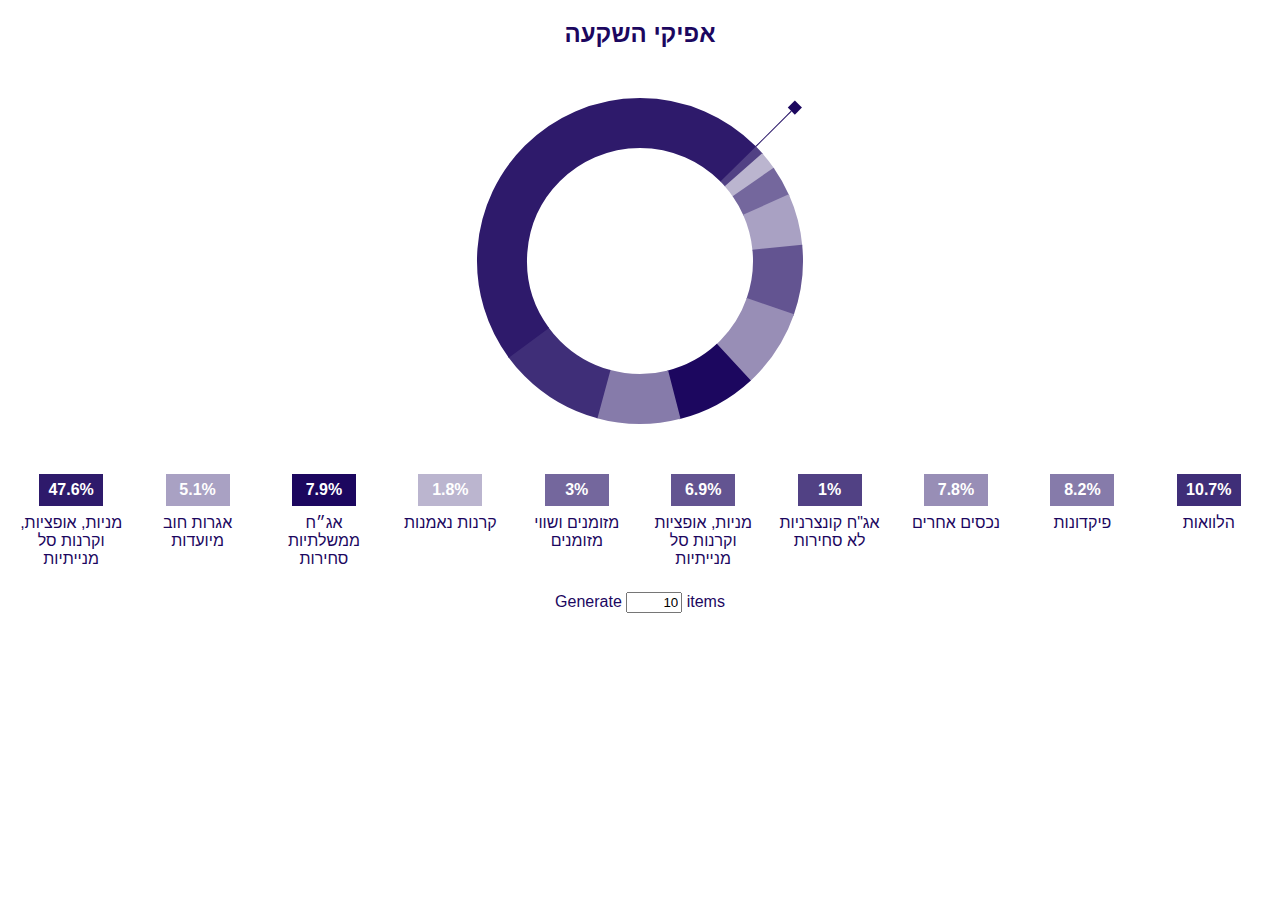
==== pie/index.html @ 23579d61 "Исправлены баги отображения, добавил маркер" ====
<!DOCTYPE html>
<html>
<head>
	<meta charset="utf-8">
	<title>PIE chart</title>
	<script src="../jquery-3.4.1.slim.min.js"></script>
	<script >
		function createPIE() {
			const PIE_SELECTOR = '.diagram',
				ITEM_SELECTOR = '.data-list>div', // selectors below must be inside this element
				VALUE_SELECTOR = 'dt', //background-color and content from this elements uses for diagram
				DESCRIPTION_SELECTOR = 'dd'

			const sectors=[], container=$(PIE_SELECTOR).empty(),
			 svg=$('<svg><g class="pie-pointer">').appendTo(container),
			 pointer=$('g', svg).html('<rect class="pie-line"/><rect class="pie-marker"/>'),
			 angle=svg[0].createSVGAngle();
			angle.valueAsString=container.css('--turn');
			let sum=0, start0=0;
			$('circle', svg).remove();
			$(ITEM_SELECTOR).each((i,el)=>{
				let val=parseFloat($(VALUE_SELECTOR, el).text())/100;
				sum+=val;
				sectors.push({
					val: val,
					text: $(DESCRIPTION_SELECTOR, el).html(),
					el: el,
					color: $(VALUE_SELECTOR, el).css('background-color')
				})
			});
			sectors.sort((a,b)=>a.val-b.val)
			.forEach((item,i)=>{
				item.val/=sum;
				const {val, text, el, color} = item, start=start0, isLast = i+1==sectors.length;
				const title=$('<div class="pie-title">').hide().html(text).appendTo(container);
				const sector=$('circle', '<svg><circle pathLength="1">').css({
					stroke: color,
					'stroke-dashoffset': -start,
					'stroke-dasharray': val+.0015+', '+(1-val-.001)
				}).appendTo(svg);
				sector.add(el).mouseenter(e=>{
					let turn=angle.value/360;
					const begin=start+turn,
					 end=(+isLast||start+val)+turn,
					 turn0=parseFloat(pointer.css('--turn'));
					turn=isLast?end:distTo(begin, .5)<distTo(end, .5)?begin:end;
					turn=((turn-turn0+.5)%1+1)%1-.5;
					pointer.css({
						'--turn': turn0+turn+'turn',
						transition: Math.max(Math.abs(turn*1.5), .2)+'s'});
				})
				start0+=val;
				if (isLast) sector.mouseenter();
			})
		}
		function distTo(a, base=1){
			a=Math.abs(a%base)
			return Math.min(a, base-a)
		}
		//jQuery(createPIE);
	</script>
	<style type="text/css">
		body {
			background: #fff;
			font-family: sans-serif;
			text-align: center;
			color: #1C075F;
		}
		.data-list {
			display: flex;
			justify-content: space-between;
		}

		.data-list div {
			/* flex-shrink: 0; */
			flex-basis: 150px;
			text-align: center;
		}
		.data-list dt {
			width: 4em;
			line-height: 2em;
			margin: auto;
			background: hsl(254deg 86% 20%);
			font-weight: bold;
			color: #fff;
		}
		.data-list dd {
			margin: .5em;
		}
		/*Vidget style*/
		.diagram {
			--size: 326px;
			--thickness: 50px;
			--marker:  10px;
			--turn: -45deg;
			--color: #1C075F;
			margin: auto;
			width: var(--size);
		}
		.diagram svg {
			display: block;
			margin: var(--thickness) auto;
			overflow: visible;
			width: var(--size);
    		height: var(--size)
		}
		.diagram svg circle {
			--pixel: calc(1px / var(--size));
			r: calc(50% - var(--thickness) / 2);
			stroke-width: var(--thickness);
			/* stroke-dasharray: 1; */
			fill: none;
			cx: 50%;
			cy: 50%;
			transform: rotate(var(--turn));
			transform-origin: 50% 50%;
		}
		.diagram .pie-pointer {
			fill:  var(--color);
			transform: rotate(var(--turn)) translateY(1px) translate(50%, 50%);
			transform-origin: 50% 50%;
			transition: .2s transform;
			--turn: -.25turn;
		}
		.diagram .pie-line {
			height: 1px;
			width: var(--thickness);
			x: 50%;
			y: -0.5;
		}
		.diagram .pie-marker {
			height: var(--marker);
			width: var(--marker);
			x: calc(50% + var(--thickness));
			y: calc(var(--marker) / -2);
		}

	</style>
</head>
<body dir="rtl">
	<h2>אפיקי השקעה</h2>
	<div class="diagram"></div>
	<dl class="data-list">
		<div>
			<dt style="background: rgb(28 7 95/19%);">2.3%</dt>
			<dd>קרנות נאמנות</dd>
		</div>
		<div>
			<dt style="background: rgb(28 7 95/28%);">5.1%</dt>
			<dd>אגרות חוב מיועדות</dd>
		</div>
		<div>
			<dt style="background: rgb(28 7 95/37%);">7%</dt>
			<dd>נכסים אחרים</dd>
		</div>
		<div>
			<dt style="background: rgb(28 7 95/46%);">18%</dt>
			<dd>פיקדונות</dd>
		</div>
		<div>
			<dt style="background: rgb(28 7 95/55%);">2.3%</dt>
			<dd>מזומנים ושווי מזומנים</dd>
		</div>
		<div>
			<dt style="background: rgb(28 7 95/64%);">5.1%</dt>
			<dd>מניות, אופציות וקרנות סל מנייתיות</dd>
		</div>
		<div>
			<dt style="background: rgb(28 7 95/73%);">7%</dt>
			<dd>אג"ח קונצרניות לא סחירות</dd>
		</div>
		<div>
			<dt style="background: rgb(28 7 95/82%);">18%</dt>
			<dd>הלוואות</dd>
		</div>
		<div>
			<dt style="background: rgb(28 7 95/91%);">25.6%</dt>
			<dd>מניות, אופציות, וקרנות סל מנייתיות</dd>
		</div>
		<div>
			<dt style="background: rgb(28 7 95);">42%</dt>
			<dd>אג״ח ממשלתיות סחירות</dd>
		</div>
	</dl>
	<label>Generate <input type="number" min=4 max=10 value="10" id="generate"> items</label>
	<script>
		let list=$('.data-list'), items=$('>div', list)
		list[0].querySelectorAll('dt').forEach((el, i)=>{
			el.style.background=`rgb(${255-22.7*(i=i*7/9+3)} ${255-24.8*i} ${255-16*i})`
		})
		jQuery('#generate').on('input', function (e) {
			if (!this.validity.valid) return;
			const count=this.value;
			let divs=items.remove().clone();
			$('>div', list).remove();
			for (let i = 0, rest=100; i < count; i++) {
				let val=i==count-1?rest:(Math.random()*rest*2/count+.3);
				divs.not(':visible').eq(parseInt(Math.random()*(10-i))).appendTo(list)
				 .children('dt').text(+val.toFixed(1)+'%');
				//console.log(rest, val);
				rest-=val;
			}
			createPIE();
		}).trigger('input');
	</script>
</body>
</html>
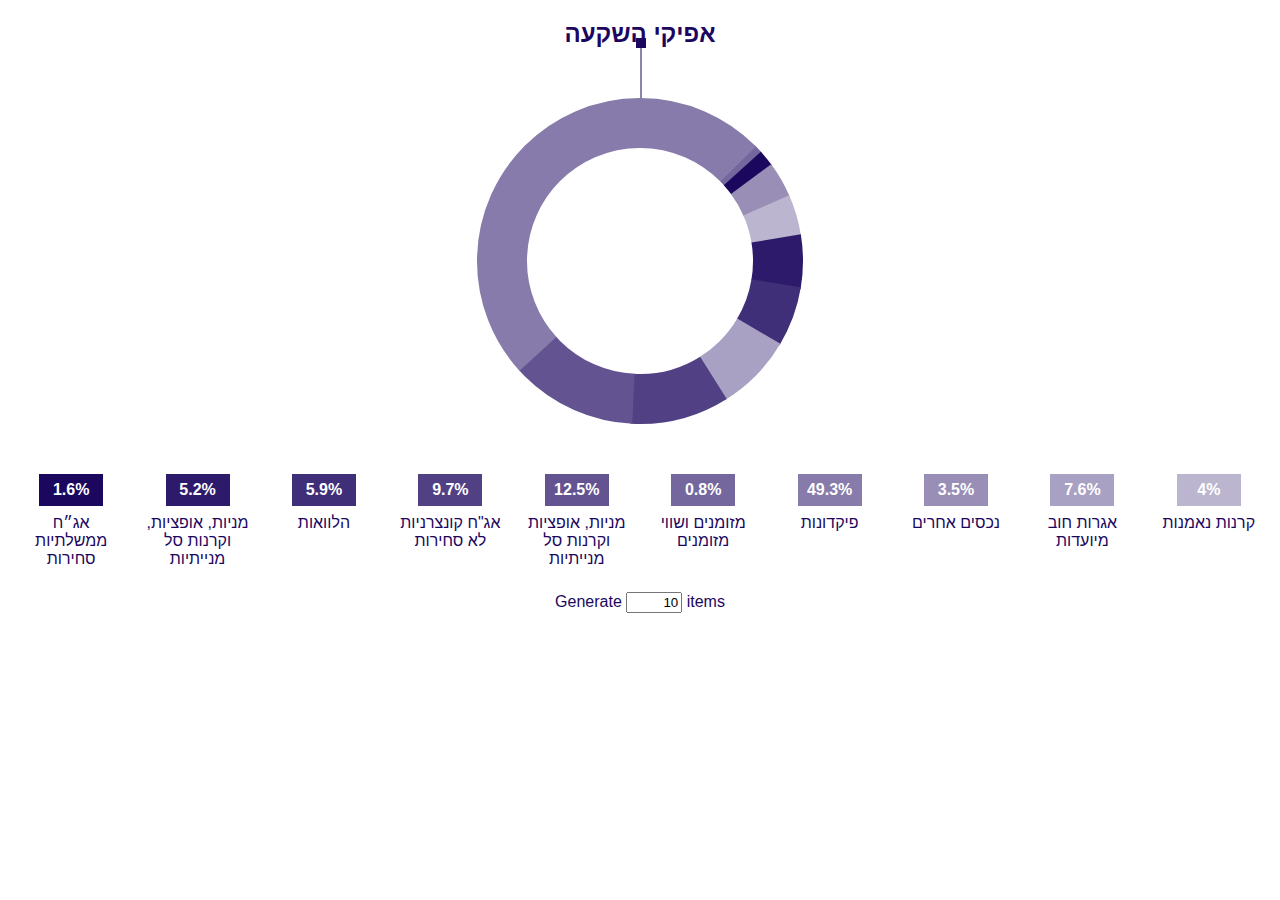
==== commit 4a41f781: "Разделил файлы" ====
--- a/pie/index.html
+++ b/pie/index.html
@@ -4,63 +4,10 @@
 	<meta charset="utf-8">
 	<title>PIE chart</title>
 	<script src="../jquery-3.4.1.slim.min.js"></script>
-	<script >
-		function createPIE() {
-			const PIE_SELECTOR = '.diagram',
-				ITEM_SELECTOR = '.data-list>div', // selectors below must be inside this element
-				VALUE_SELECTOR = 'dt', //background-color and content from this elements uses for diagram
-				DESCRIPTION_SELECTOR = 'dd'
-
-			const sectors=[], container=$(PIE_SELECTOR).empty(),
-			 svg=$('<svg><g class="pie-pointer">').appendTo(container),
-			 pointer=$('g', svg).html('<rect class="pie-line"/><rect class="pie-marker"/>'),
-			 angle=svg[0].createSVGAngle();
-			angle.valueAsString=container.css('--turn');
-			let sum=0, start0=0;
-			$('circle', svg).remove();
-			$(ITEM_SELECTOR).each((i,el)=>{
-				let val=parseFloat($(VALUE_SELECTOR, el).text())/100;
-				sum+=val;
-				sectors.push({
-					val: val,
-					text: $(DESCRIPTION_SELECTOR, el).html(),
-					el: el,
-					color: $(VALUE_SELECTOR, el).css('background-color')
-				})
-			});
-			sectors.sort((a,b)=>a.val-b.val)
-			.forEach((item,i)=>{
-				item.val/=sum;
-				const {val, text, el, color} = item, start=start0, isLast = i+1==sectors.length;
-				const title=$('<div class="pie-title">').hide().html(text).appendTo(container);
-				const sector=$('circle', '<svg><circle pathLength="1">').css({
-					stroke: color,
-					'stroke-dashoffset': -start,
-					'stroke-dasharray': val+.0015+', '+(1-val-.001)
-				}).appendTo(svg);
-				sector.add(el).mouseenter(e=>{
-					let turn=angle.value/360;
-					const begin=start+turn,
-					 end=(+isLast||start+val)+turn,
-					 turn0=parseFloat(pointer.css('--turn'));
-					turn=isLast?end:distTo(begin, .5)<distTo(end, .5)?begin:end;
-					turn=((turn-turn0+.5)%1+1)%1-.5;
-					pointer.css({
-						'--turn': turn0+turn+'turn',
-						transition: Math.max(Math.abs(turn*1.5), .2)+'s'});
-				})
-				start0+=val;
-				if (isLast) sector.mouseenter();
-			})
-		}
-		function distTo(a, base=1){
-			a=Math.abs(a%base)
-			return Math.min(a, base-a)
-		}
-		//jQuery(createPIE);
-	</script>
+	<script src="pie.js"></script>
+	<link rel="stylesheet" type="text/css" href="pie.css">
 	<style type="text/css">
-		body {
+		:root {
 			background: #fff;
 			font-family: sans-serif;
 			text-align: center;
@@ -87,54 +34,6 @@
 		.data-list dd {
 			margin: .5em;
 		}
-		/*Vidget style*/
-		.diagram {
-			--size: 326px;
-			--thickness: 50px;
-			--marker:  10px;
-			--turn: -45deg;
-			--color: #1C075F;
-			margin: auto;
-			width: var(--size);
-		}
-		.diagram svg {
-			display: block;
-			margin: var(--thickness) auto;
-			overflow: visible;
-			width: var(--size);
-    		height: var(--size)
-		}
-		.diagram svg circle {
-			--pixel: calc(1px / var(--size));
-			r: calc(50% - var(--thickness) / 2);
-			stroke-width: var(--thickness);
-			/* stroke-dasharray: 1; */
-			fill: none;
-			cx: 50%;
-			cy: 50%;
-			transform: rotate(var(--turn));
-			transform-origin: 50% 50%;
-		}
-		.diagram .pie-pointer {
-			fill:  var(--color);
-			transform: rotate(var(--turn)) translateY(1px) translate(50%, 50%);
-			transform-origin: 50% 50%;
-			transition: .2s transform;
-			--turn: -.25turn;
-		}
-		.diagram .pie-line {
-			height: 1px;
-			width: var(--thickness);
-			x: 50%;
-			y: -0.5;
-		}
-		.diagram .pie-marker {
-			height: var(--marker);
-			width: var(--marker);
-			x: calc(50% + var(--thickness));
-			y: calc(var(--marker) / -2);
-		}
-
 	</style>
 </head>
 <body dir="rtl">
@@ -142,64 +41,65 @@
 	<div class="diagram"></div>
 	<dl class="data-list">
 		<div>
-			<dt style="background: rgb(28 7 95/19%);">2.3%</dt>
+			<dt>2.3%</dt>
 			<dd>קרנות נאמנות</dd>
 		</div>
 		<div>
-			<dt style="background: rgb(28 7 95/28%);">5.1%</dt>
+			<dt>5.1%</dt>
 			<dd>אגרות חוב מיועדות</dd>
 		</div>
 		<div>
-			<dt style="background: rgb(28 7 95/37%);">7%</dt>
+			<dt>7%</dt>
 			<dd>נכסים אחרים</dd>
 		</div>
 		<div>
-			<dt style="background: rgb(28 7 95/46%);">18%</dt>
+			<dt>18%</dt>
 			<dd>פיקדונות</dd>
 		</div>
 		<div>
-			<dt style="background: rgb(28 7 95/55%);">2.3%</dt>
+			<dt>2.3%</dt>
 			<dd>מזומנים ושווי מזומנים</dd>
 		</div>
 		<div>
-			<dt style="background: rgb(28 7 95/64%);">5.1%</dt>
+			<dt>5.1%</dt>
 			<dd>מניות, אופציות וקרנות סל מנייתיות</dd>
 		</div>
 		<div>
-			<dt style="background: rgb(28 7 95/73%);">7%</dt>
+			<dt>7%</dt>
 			<dd>אג"ח קונצרניות לא סחירות</dd>
 		</div>
 		<div>
-			<dt style="background: rgb(28 7 95/82%);">18%</dt>
+			<dt>18%</dt>
 			<dd>הלוואות</dd>
 		</div>
 		<div>
-			<dt style="background: rgb(28 7 95/91%);">25.6%</dt>
+			<dt>25.6%</dt>
 			<dd>מניות, אופציות, וקרנות סל מנייתיות</dd>
 		</div>
 		<div>
-			<dt style="background: rgb(28 7 95);">42%</dt>
+			<dt>42%</dt>
 			<dd>אג״ח ממשלתיות סחירות</dd>
 		</div>
 	</dl>
 	<label>Generate <input type="number" min=4 max=10 value="10" id="generate"> items</label>
 	<script>
-		let list=$('.data-list'), items=$('>div', list)
+		let list=$('.data-list'), items=$('>div', list);
 		list[0].querySelectorAll('dt').forEach((el, i)=>{
 			el.style.background=`rgb(${255-22.7*(i=i*7/9+3)} ${255-24.8*i} ${255-16*i})`
 		})
 		jQuery('#generate').on('input', function (e) {
 			if (!this.validity.valid) return;
 			const count=this.value;
-			let divs=items.remove().clone();
-			$('>div', list).remove();
+			let divs=items.clone().appendTo(list);
+			$('>div', list).hide();
 			for (let i = 0, rest=100; i < count; i++) {
 				let val=i==count-1?rest:(Math.random()*rest*2/count+.3);
-				divs.not(':visible').eq(parseInt(Math.random()*(10-i))).appendTo(list)
+				divs.not(':visible').eq(parseInt(Math.random()*(10-i))).show()
 				 .children('dt').text(+val.toFixed(1)+'%');
 				//console.log(rest, val);
 				rest-=val;
 			}
+			$('>div:hidden', list).remove()
 			createPIE();
 		}).trigger('input');
 	</script>
--- a/pie/pie.css
+++ b/pie/pie.css
@@ -0,0 +1,46 @@
+.diagram {
+	--size: 326px;
+	--thickness: 50px;
+	--marker:  10px;
+	--turn: -45deg;
+	--color: #1C075F;
+	margin: auto;
+	width: var(--size);
+}
+.diagram svg {
+	display: block;
+	margin: var(--thickness) auto;
+	overflow: visible;
+	width: var(--size);
+	height: var(--size)
+}
+.diagram svg circle {
+	--pixel: calc(1px / var(--size));
+	r: calc(50% - var(--thickness) / 2);
+	stroke-width: var(--thickness);
+	/* stroke-dasharray: 1; */
+	fill: none;
+	cx: 50%;
+	cy: 50%;
+	transform: rotate(var(--turn));
+	transform-origin: 50% 50%;
+}
+.diagram .pie-pointer {
+	fill:  var(--color);
+	transform: rotate(var(--turn)) translateY(1px) translate(50%, 50%);
+	transform-origin: 50% 50%;
+	transition: .2s transform;
+	--turn: -.25turn;
+}
+.diagram .pie-line {
+	height: 1px;
+	width: var(--thickness);
+	x: 50%;
+	y: -0.5;
+}
+.diagram .pie-marker {
+	height: var(--marker);
+	width: var(--marker);
+	x: calc(50% + var(--thickness));
+	y: calc(var(--marker) / -2);
+}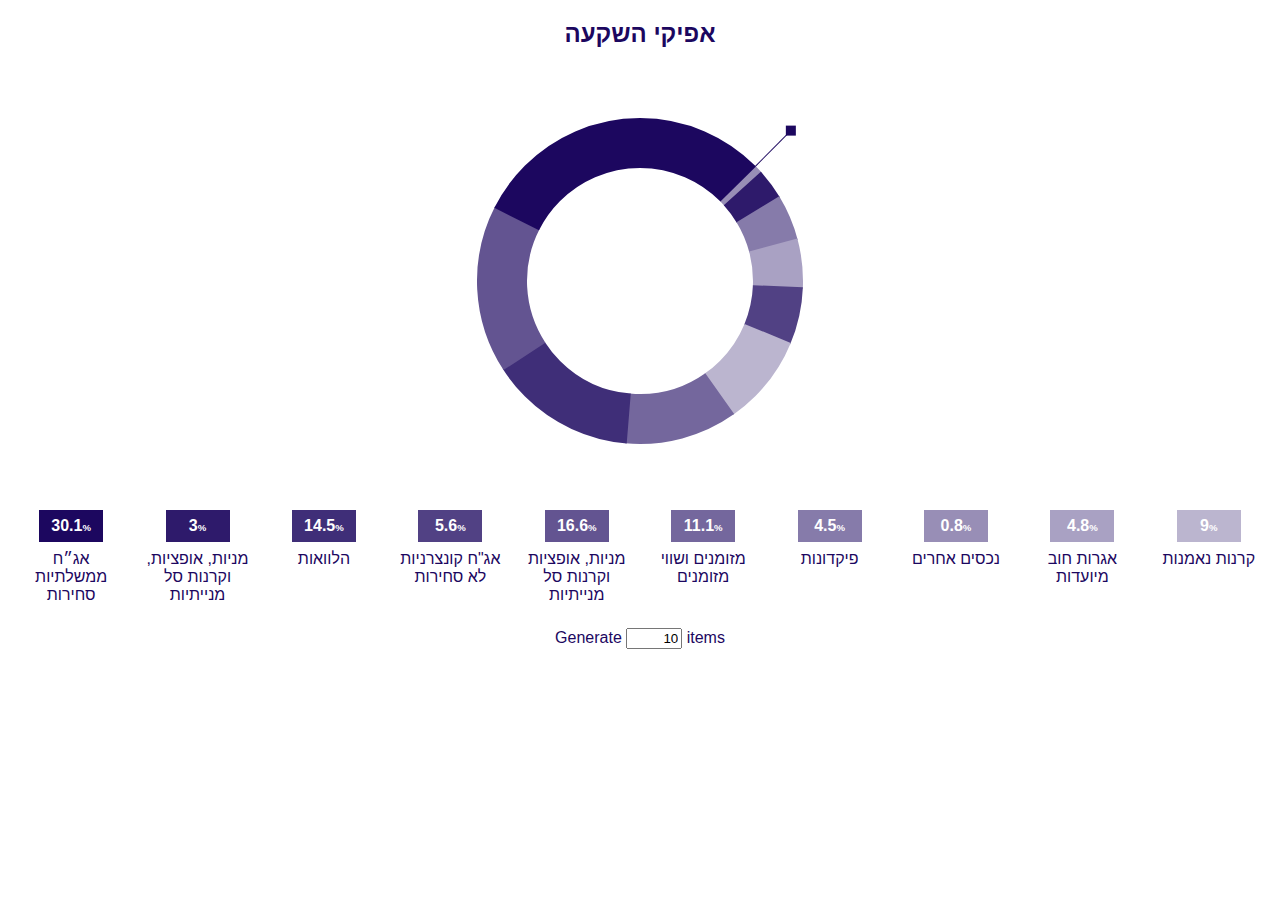
==== commit c5af0c2a: "add titles" ====
--- a/pie/index.html
+++ b/pie/index.html
@@ -12,6 +12,10 @@
 			font-family: sans-serif;
 			text-align: center;
 			color: #1C075F;
+		}
+		.small {
+			font-size: .6em;
+			line-height: 1em;
 		}
 		.data-list {
 			display: flex;
@@ -38,7 +42,7 @@
 </head>
 <body dir="rtl">
 	<h2>אפיקי השקעה</h2>
-	<div class="diagram"></div>
+	<div class="pie-vidget"></div>
 	<dl class="data-list">
 		<div>
 			<dt>2.3%</dt>
@@ -93,9 +97,9 @@
 			let divs=items.clone().appendTo(list);
 			$('>div', list).hide();
 			for (let i = 0, rest=100; i < count; i++) {
-				let val=i==count-1?rest:(Math.random()*rest*2/count+.3);
+				let val=i==count-1?rest:(Math.random()*rest*2/count+.7);
 				divs.not(':visible').eq(parseInt(Math.random()*(10-i))).show()
-				 .children('dt').text(+val.toFixed(1)+'%');
+				 .children('dt').html(+val.toFixed(1)+'<span class="small">%</span>');
 				//console.log(rest, val);
 				rest-=val;
 			}
--- a/pie/pie.css
+++ b/pie/pie.css
@@ -1,20 +1,21 @@
-.diagram {
+.pie-vidget {
 	--size: 326px;
 	--thickness: 50px;
 	--marker:  10px;
 	--turn: -45deg;
 	--color: #1C075F;
+	/* margin: 10px auto; */
+	/* width: var(--size); */
+	padding: var(--thickness) 0;
+}
+.pie-vidget svg {
+	display: block;
 	margin: auto;
-	width: var(--size);
-}
-.diagram svg {
-	display: block;
-	margin: var(--thickness) auto;
 	overflow: visible;
 	width: var(--size);
-	height: var(--size)
+	height: var(--size);
 }
-.diagram svg circle {
+.pie-vidget svg circle {
 	--pixel: calc(1px / var(--size));
 	r: calc(50% - var(--thickness) / 2);
 	stroke-width: var(--thickness);
@@ -25,22 +26,60 @@
 	transform: rotate(var(--turn));
 	transform-origin: 50% 50%;
 }
-.diagram .pie-pointer {
-	fill:  var(--color);
+.pie-pointer {
 	transform: rotate(var(--turn)) translateY(1px) translate(50%, 50%);
 	transform-origin: 50% 50%;
 	transition: .2s transform;
 	--turn: -.25turn;
 }
-.diagram .pie-line {
+.pie-line {
 	height: 1px;
 	width: var(--thickness);
 	x: 50%;
 	y: -0.5;
 }
-.diagram .pie-marker {
+.pie-marker {
+	fill:  var(--color);
 	height: var(--marker);
 	width: var(--marker);
-	x: calc(50% + var(--thickness));
+	x: calc(50% + var(--thickness) - var(--marker)/2);
 	y: calc(var(--marker) / -2);
-}+	transform: rotate(calc(-1*var(--turn)));
+	transform-origin: calc(50% + var(--thickness)) 0;
+	transition: inherit;
+}
+.pie-title {
+	position: absolute;
+	left: 0;
+	top: 0;
+	/*display: flex;
+	transition: all .2s, transform 0s;
+	align-items: flex-end;*/
+	display: flex;
+	text-align: start;
+	direction: ltr;
+	/* line-height: .5em; */
+	font-size: 1.2em;
+	max-width: var(--size);
+	align-items: flex-end;
+	transition: all .2s, transform 0s;
+}
+.pie-title.pie-left {
+	direction: rtl;
+}
+.pie-title:not(.visible) {
+	opacity: 0;
+	visibility: hidden;
+}
+.pie-title>div{
+	display: inline-block;
+	vertical-align: baseline;
+	line-height: 0.9em;
+	margin: -.14em .16em;
+	padding-top: .08em;
+}
+.pie-title>div:first-child {
+	font-size: 2.2em;
+	/* line-height: 0.75em; */
+	/* margin: -0.2em .1em; */
+}
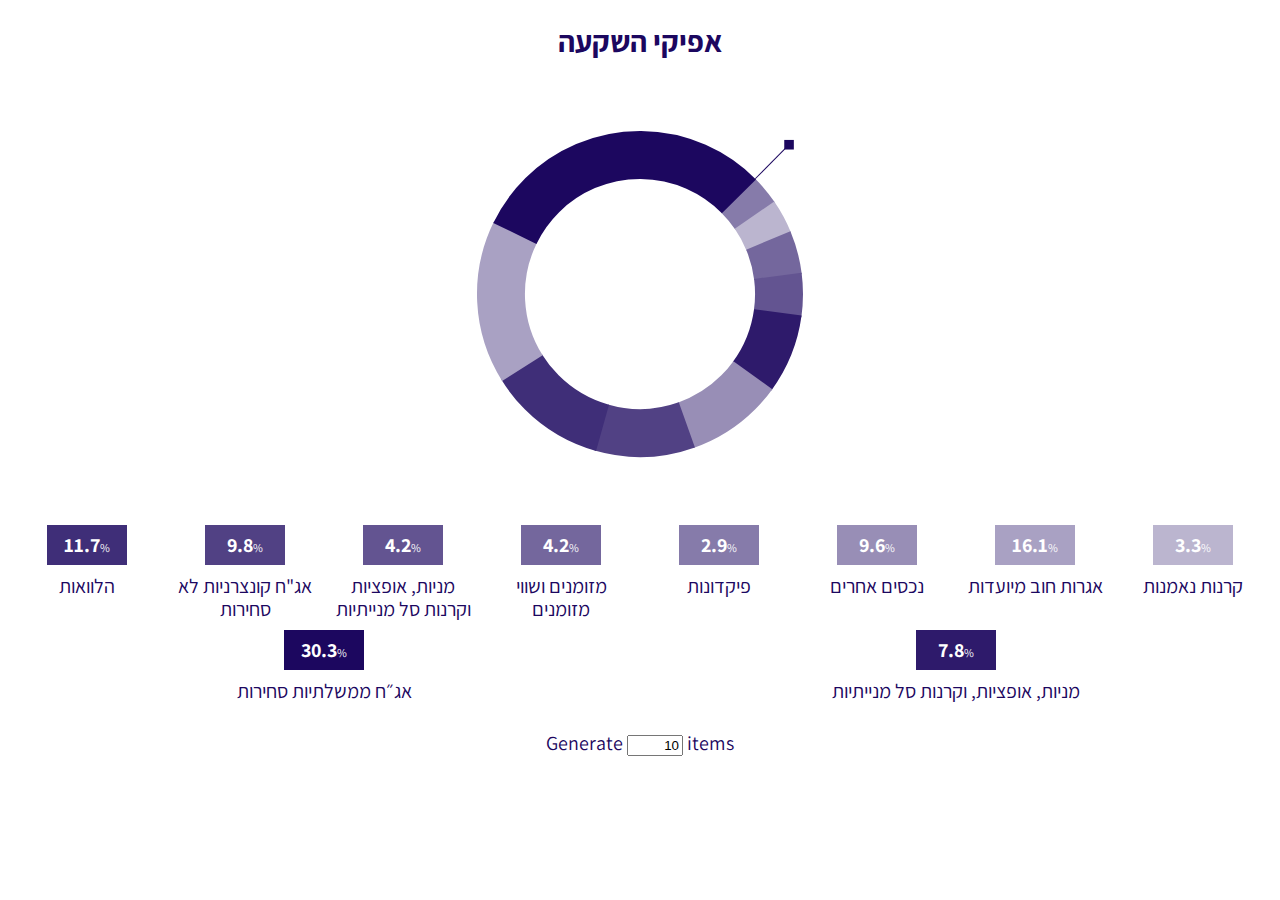
==== commit 63d01541: "Добавил адаптивность, устранил баги с resize" ====
--- a/pie/index.html
+++ b/pie/index.html
@@ -3,29 +3,33 @@
 <head>
 	<meta charset="utf-8">
 	<title>PIE chart</title>
+	<meta name="viewport" content="width=device-width, minimum-scale=1.0">
 	<script src="../jquery-3.4.1.slim.min.js"></script>
 	<script src="pie.js"></script>
 	<link rel="stylesheet" type="text/css" href="pie.css">
 	<style type="text/css">
+		@import url('https://fonts.googleapis.com/css2?family=Assistant:wght@200;300;400;500;600;700;800&display=swap');
 		:root {
 			background: #fff;
-			font-family: sans-serif;
+			font: 20px/1.12 Assistant, sans-serif;
 			text-align: center;
 			color: #1C075F;
 		}
 		.small {
 			font-size: .6em;
 			line-height: 1em;
+			font-weight: normal;
 		}
 		.data-list {
 			display: flex;
 			justify-content: space-between;
+			flex-wrap: wrap;
 		}
 
 		.data-list div {
-			/* flex-shrink: 0; */
 			flex-basis: 150px;
 			text-align: center;
+			flex-grow: 1;
 		}
 		.data-list dt {
 			width: 4em;
--- a/pie/pie.css
+++ b/pie/pie.css
@@ -1,35 +1,51 @@
 .pie-vidget {
-	--size: 326px;
-	--thickness: 50px;
-	--marker:  10px;
+	--size: min(326px, 33.33vw);
+	font-size: max(calc(var(--size) / 17), 15px);
+	--thickness: min(2.5em, 5vw);
+	--marker:  .5em;
 	--turn: -45deg;
 	--color: #1C075F;
 	/* margin: 10px auto; */
-	/* width: var(--size); */
+	height: var(--size);
 	padding: var(--thickness) 0;
+	position: relative;
 }
-.pie-vidget svg {
+/*@media screen and (max-width: 900px) {
+	.pie-vidget {
+		--size: 186px;
+		--thickness: 25px;
+	}
+}
+*/.pie-vidget svg {
 	display: block;
 	margin: auto;
 	overflow: visible;
 	width: var(--size);
 	height: var(--size);
+	--start:  0;
 }
 .pie-vidget svg circle {
 	--pixel: calc(1px / var(--size));
 	r: calc(50% - var(--thickness) / 2);
 	stroke-width: var(--thickness);
-	/* stroke-dasharray: 1; */
+	stroke-dasharray: 0, var(--start), var(--val), 1;
 	fill: none;
 	cx: 50%;
 	cy: 50%;
 	transform: rotate(var(--turn));
 	transform-origin: 50% 50%;
+	transition: .8s ease-in-out;
+}
+.pie-vidget svg:not(.complete) circle {
+	--start: 0 !important;
+	--val: 0.0015 !important;
+}
+.pie-vidget svg circle:last-of-type {
+	transform: rotate(var(--turn)) rotate(.001turn);
 }
 .pie-pointer {
-	transform: rotate(var(--turn)) translateY(1px) translate(50%, 50%);
+	transform: rotate(var(--turn)) translateY(.5px) translate(50%, 50%);
 	transform-origin: 50% 50%;
-	transition: .2s transform;
 	--turn: -.25turn;
 }
 .pie-line {
@@ -39,7 +55,7 @@
 	y: -0.5;
 }
 .pie-marker {
-	fill:  var(--color);
+	/* fill:  var(--color); */
 	height: var(--marker);
 	width: var(--marker);
 	x: calc(50% + var(--thickness) - var(--marker)/2);
@@ -52,16 +68,12 @@
 	position: absolute;
 	left: 0;
 	top: 0;
-	/*display: flex;
-	transition: all .2s, transform 0s;
-	align-items: flex-end;*/
 	display: flex;
 	text-align: start;
 	direction: ltr;
 	/* line-height: .5em; */
-	font-size: 1.2em;
 	max-width: var(--size);
-	align-items: flex-end;
+	align-items: baseline;
 	transition: all .2s, transform 0s;
 }
 .pie-title.pie-left {
@@ -69,17 +81,20 @@
 }
 .pie-title:not(.visible) {
 	opacity: 0;
-	visibility: hidden;
+	/* visibility: hidden; */
 }
 .pie-title>div{
+	line-height: 0.85em;
+	margin: -.14em .16em;
+}
+.pie-title>div div{
 	display: inline-block;
 	vertical-align: baseline;
-	line-height: 0.9em;
-	margin: -.14em .16em;
-	padding-top: .08em;
 }
 .pie-title>div:first-child {
-	font-size: 2.2em;
+	font-size: 2.3em;
+	font-weight: 500;
 	/* line-height: 0.75em; */
 	/* margin: -0.2em .1em; */
+	letter-spacing: -.012em;
 }
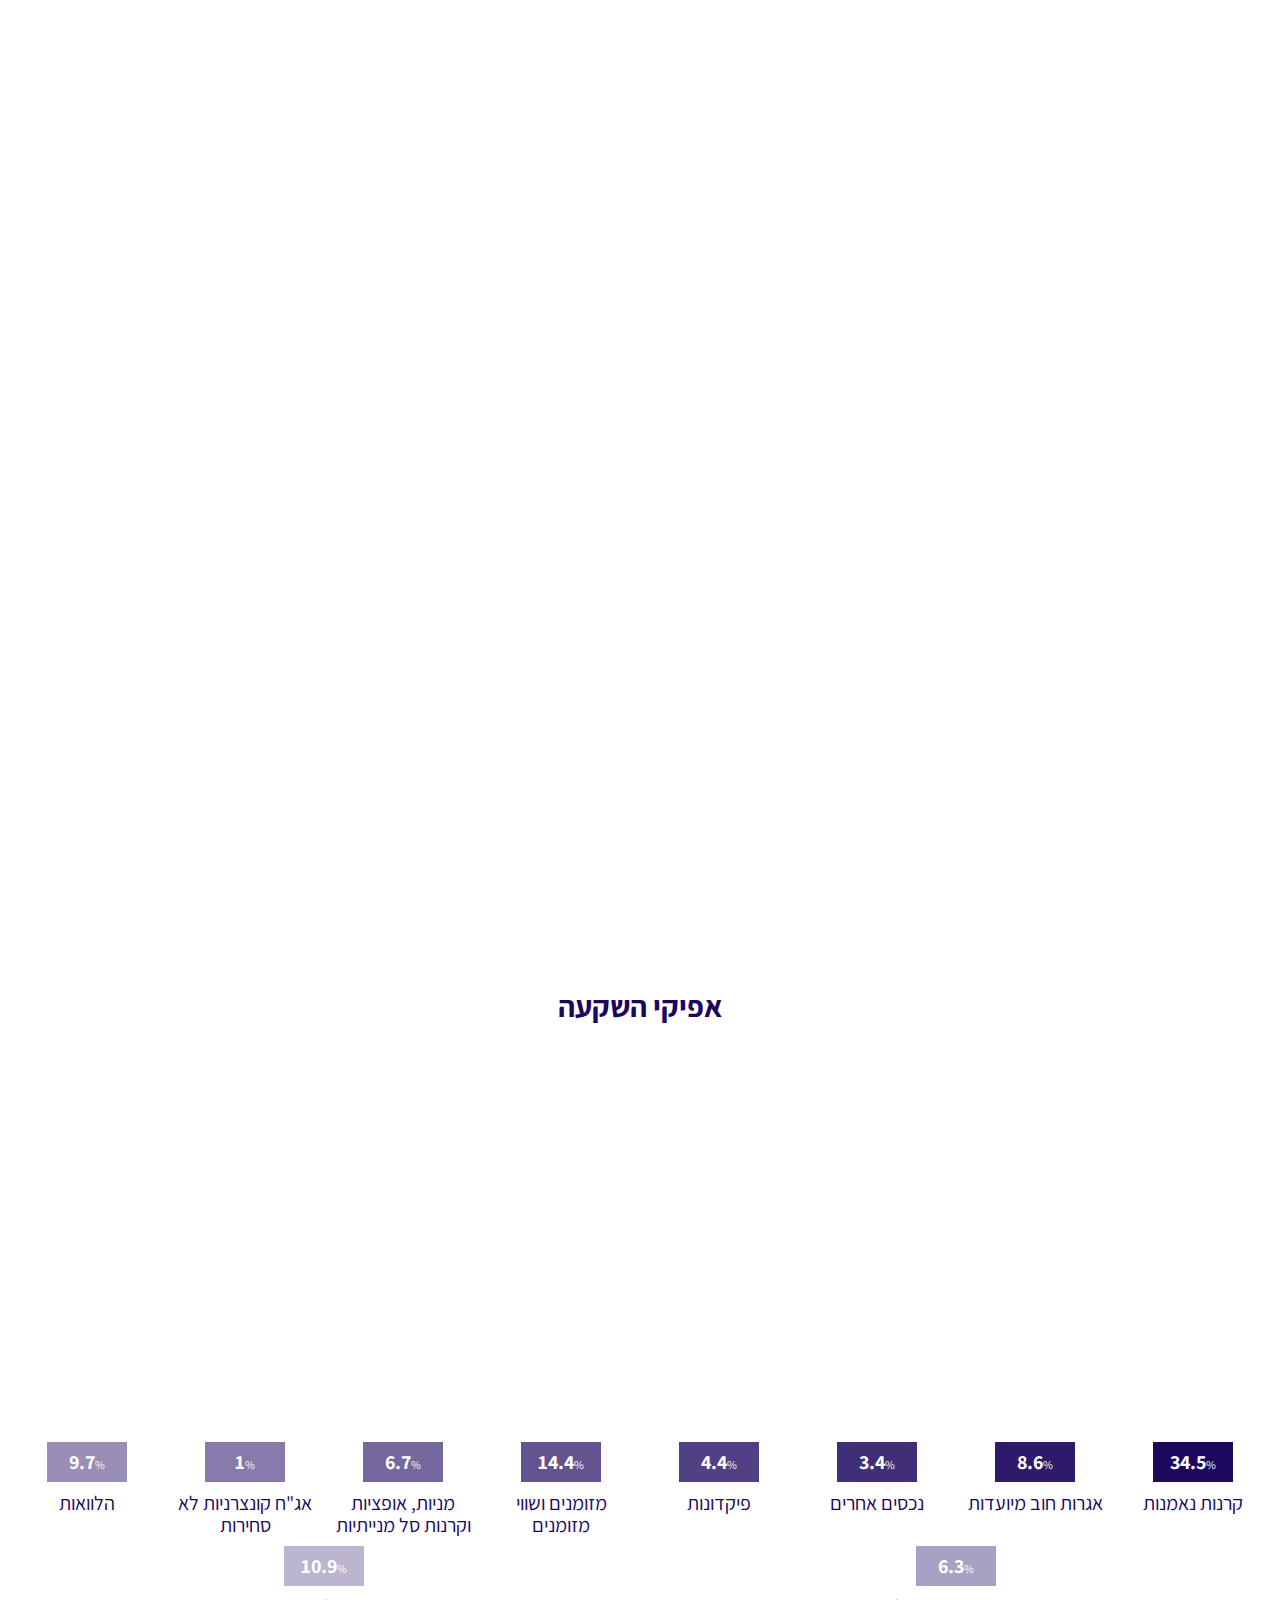
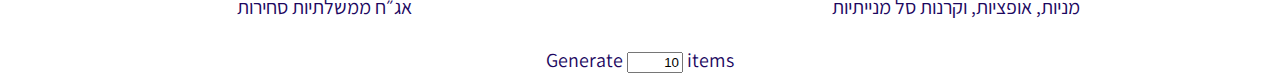
==== commit 04a10e6f: "подсветка сектора, одображение только когда во вьюпорте, цвета ячеек в обратном порядке, подсказки о" ====
--- a/pie/index.html
+++ b/pie/index.html
@@ -14,6 +14,9 @@
 			font: 20px/1.12 Assistant, sans-serif;
 			text-align: center;
 			color: #1C075F;
+		}
+		body {
+			margin-top: 110vh;
 		}
 		.small {
 			font-size: .6em;
@@ -93,8 +96,10 @@
 	<script>
 		let list=$('.data-list'), items=$('>div', list);
 		list[0].querySelectorAll('dt').forEach((el, i)=>{
-			el.style.background=`rgb(${255-22.7*(i=i*7/9+3)} ${255-24.8*i} ${255-16*i})`
+			i=10-i*7/(items.length-1);
+			el.style.background=`rgb(${255-22.7*i} ${255-24.8*i} ${255-16*i})`
 		})
+
 		jQuery('#generate').on('input', function (e) {
 			if (!this.validity.valid) return;
 			const count=this.value;
--- a/pie/pie.css
+++ b/pie/pie.css
@@ -1,14 +1,24 @@
+body {
+	overflow-x: hidden;
+}
+
 .pie-vidget {
-	--size: min(326px, 33.33vw);
+	--size: min(326px, max(186px, 33.33vw));
 	font-size: max(calc(var(--size) / 17), 15px);
-	--thickness: min(2.5em, 5vw);
+	--thickness: min(2.4em, calc(var(--size) / 6.5));
 	--marker:  .5em;
 	--turn: -45deg;
 	--color: #1C075F;
-	/* margin: 10px auto; */
-	height: var(--size);
-	padding: var(--thickness) 0;
+	margin: var(--thickness) auto;
+	height: var(
+	--size);
+	/* padding: var(
+	--thickness) 0; */
 	position: relative;
+	/* width: var(
+	--size); */
+	transition: .2s margin;
+	/* left: -100px; */
 }
 /*@media screen and (max-width: 900px) {
 	.pie-vidget {
@@ -23,29 +33,53 @@
 	width: var(--size);
 	height: var(--size);
 	--start:  0;
+	isolation: isolate;
+}
+.pie-vidget svg.complete {
+	transition: 0.4s;
 }
 .pie-vidget svg circle {
-	--pixel: calc(1px / var(--size));
 	r: calc(50% - var(--thickness) / 2);
 	stroke-width: var(--thickness);
 	stroke-dasharray: 0, var(--start), var(--val), 1;
 	fill: none;
+	stroke: var(--color);
 	cx: 50%;
 	cy: 50%;
 	transform: rotate(var(--turn));
 	transform-origin: 50% 50%;
-	transition: .8s ease-in-out;
+	transition: .8s ease-in-out, opacity .2s, mix-blend-mode 0s 0.5s;
 }
-.pie-vidget svg:not(.complete) circle {
+.pie-vidget .pie-sectors {
+	mix-blend-mode: screen;
+}
+.pie-vidget .pie-glow circle{
+	filter: drop-shadow(0 0 0.2em #fff8) drop-shadow(0 0 .3em var(--color)) blur(0px);
+	stroke: #000;
+	transition: opacity .4s;
+	opacity: 0;
+	stroke-width: calc(var(--thickness) - 1px);
+}
+.pie-vidget .pie-sectors circle.hover+*, .pie-vidget .pie-sectors circle:last-child{
+	mix-blend-mode: lighten;
+	transition-delay: 0s;
+}
+.pie-vidget .pie-glow circle.hover{
+	transition: opacity .3s;
+	opacity: 1;
+}
+.pie-vidget svg:not(.complete) .pie-sectors circle {
 	--start: 0 !important;
 	--val: 0.0015 !important;
+	opacity: 0
 }
-.pie-vidget svg circle:last-of-type {
+.pie-vidget svg g circle:last-child {
 	transform: rotate(var(--turn)) rotate(.001turn);
 }
 .pie-pointer {
 	transform: rotate(var(--turn)) translateY(.5px) translate(50%, 50%);
 	transform-origin: 50% 50%;
+	opacity: 0;
 	--turn: -.25turn;
 }
 .pie-line {
@@ -66,35 +100,39 @@
 }
 .pie-title {
 	position: absolute;
-	left: 0;
-	top: 0;
+	/* margin: 50%; */
+	padding: 0 .2em;
 	display: flex;
 	text-align: start;
 	direction: ltr;
 	/* line-height: .5em; */
 	max-width: var(--size);
 	align-items: baseline;
-	transition: all .2s, transform 0s;
+	transition: opacity .2s, visibility .2s;
+	height: 1.1em;
+	/* outline: 1px solid; */
 }
 .pie-title.pie-left {
 	direction: rtl;
 }
 .pie-title:not(.visible) {
 	opacity: 0;
-	/* visibility: hidden; */
+	visibility: hidden;
+	transition-delay: 0s !important;
 }
 .pie-title>div{
 	line-height: 0.85em;
-	margin: -.14em .16em;
+	margin: -0.2em .16em;
 }
 .pie-title>div div{
 	display: inline-block;
 	vertical-align: baseline;
+	margin: -2em 0;
 }
 .pie-title>div:first-child {
 	font-size: 2.3em;
 	font-weight: 500;
-	/* line-height: 0.75em; */
+	/* line-height: 0.4em; */
 	/* margin: -0.2em .1em; */
 	letter-spacing: -.012em;
 }
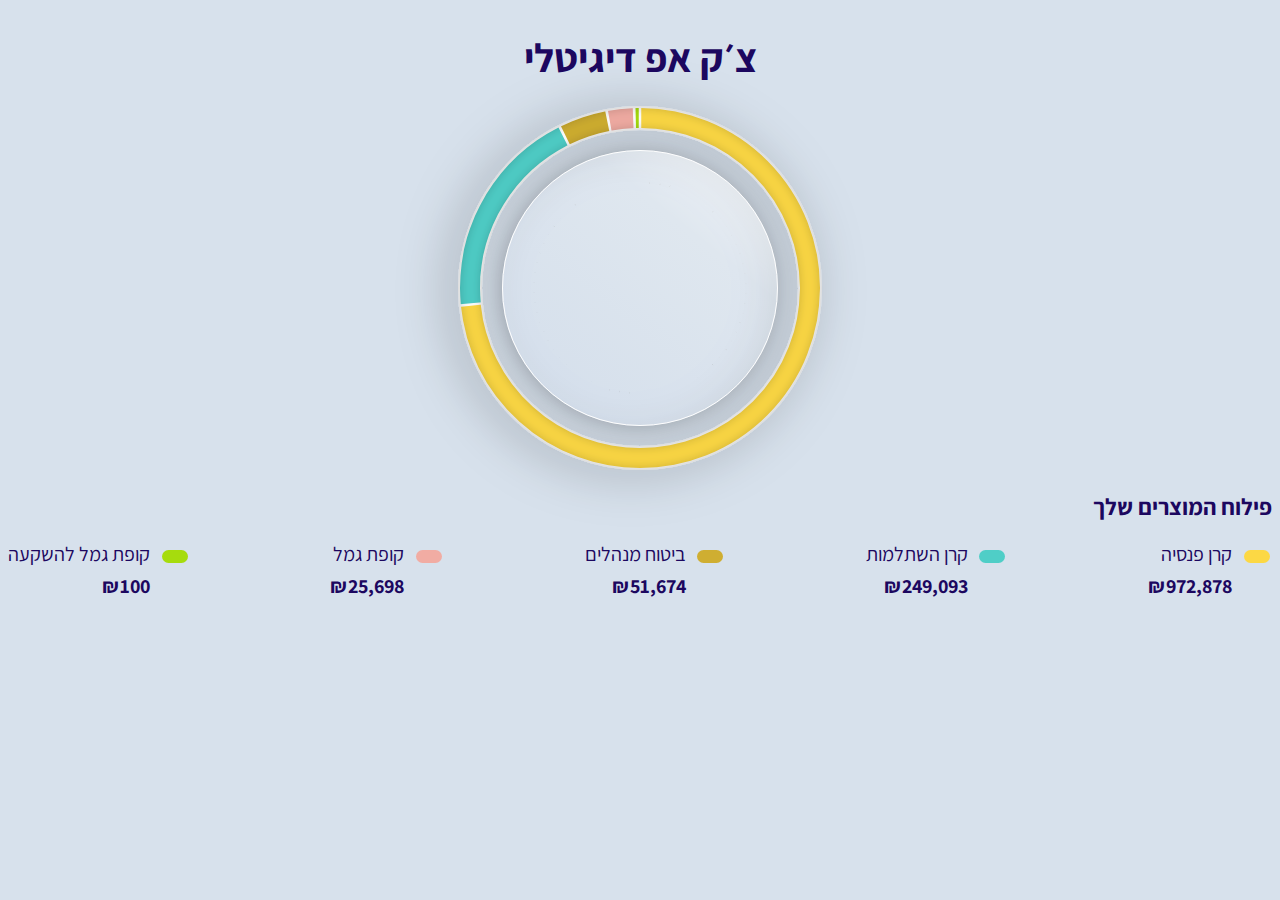
==== commit a80b6ff6: "Create new diagram" ====
--- a/pie/index.html
+++ b/pie/index.html
@@ -10,13 +10,14 @@
 	<style type="text/css">
 		@import url('https://fonts.googleapis.com/css2?family=Assistant:wght@200;300;400;500;600;700;800&display=swap');
 		:root {
-			background: #fff;
+			background: #D7E1EC;
 			font: 20px/1.12 Assistant, sans-serif;
-			text-align: center;
+			/* text-align: center; */
 			color: #1C075F;
 		}
-		body {
-			margin-top: 110vh;
+		.content {
+			overflow: hidden;
+			text-align: center;
 		}
 		.small {
 			font-size: .6em;
@@ -27,73 +28,68 @@
 			display: flex;
 			justify-content: space-between;
 			flex-wrap: wrap;
+			text-align: start;
 		}
+		h3 {text-align: start;}
 
 		.data-list div {
-			flex-basis: 150px;
-			text-align: center;
-			flex-grow: 1;
+			/* flex-basis: 150px; */
+			text-align: start;
+			/* flex-grow: 1; */
+			margin-right: 2em;
 		}
 		.data-list dt {
-			width: 4em;
 			line-height: 2em;
 			margin: auto;
-			background: hsl(254deg 86% 20%);
 			font-weight: bold;
-			color: #fff;
 		}
 		.data-list dd {
-			margin: .5em;
+			margin: 0;
+		}
+		.data-list dd::before {
+			content: '';
+			display: inline-block;
+			vertical-align: middle;
+			font-size: .65em;
+			height: 1em;
+			width: 2em;
+			background: var(--color);
+			margin-right: -2em;
+			border-radius: .5em;
+			position: relative;
+			left: .9em;
 		}
 	</style>
 </head>
 <body dir="rtl">
-	<h2>אפיקי השקעה</h2>
-	<div class="pie-vidget"></div>
+<section class="content">
+	<h1>צ׳ק אפ דיגיטלי</h1>
+		<div class="circle-widget pie"></div>
+	<h3>פילוח המוצרים שלך</h3>
 	<dl class="data-list">
-		<div>
-			<dt>2.3%</dt>
-			<dd>קרנות נאמנות</dd>
+		<div style="--color: #FCD844">
+			<dd>קרן פנסיה</dd>
+			<dt>972,878 ₪</dt>
 		</div>
-		<div>
-			<dt>5.1%</dt>
-			<dd>אגרות חוב מיועדות</dd>
+		<div style="--color: #4FCEC7">
+			<dd>קרן השתלמות</dd>
+			<dt>249,093 ₪</dt>
 		</div>
-		<div>
-			<dt>7%</dt>
-			<dd>נכסים אחרים</dd>
+		<div style="--color: #CFAE31">
+			<dd>ביטוח מנהלים</dd>
+			<dt>51,674 ₪</dt>
 		</div>
-		<div>
-			<dt>18%</dt>
-			<dd>פיקדונות</dd>
+		<div style="--color: #F1ACA3">
+			<dd>קופת גמל</dd>
+			<dt>25,698 ₪</dt>
 		</div>
-		<div>
-			<dt>2.3%</dt>
-			<dd>מזומנים ושווי מזומנים</dd>
-		</div>
-		<div>
-			<dt>5.1%</dt>
-			<dd>מניות, אופציות וקרנות סל מנייתיות</dd>
-		</div>
-		<div>
-			<dt>7%</dt>
-			<dd>אג"ח קונצרניות לא סחירות</dd>
-		</div>
-		<div>
-			<dt>18%</dt>
-			<dd>הלוואות</dd>
-		</div>
-		<div>
-			<dt>25.6%</dt>
-			<dd>מניות, אופציות, וקרנות סל מנייתיות</dd>
-		</div>
-		<div>
-			<dt>42%</dt>
-			<dd>אג״ח ממשלתיות סחירות</dd>
+		<div style="--color: #A6DC0D">
+			<dd>קופת גמל להשקעה</dd>
+			<dt>100 ₪</dt>
 		</div>
 	</dl>
-	<label>Generate <input type="number" min=4 max=10 value="10" id="generate"> items</label>
-	<script>
+	<!--label>Generate <input type="number" min=4 max=10 value="10" id="generate"> items</label-->
+	<script>/*
 		let list=$('.data-list'), items=$('>div', list);
 		list[0].querySelectorAll('dt').forEach((el, i)=>{
 			i=10-i*7/(items.length-1);
@@ -116,5 +112,6 @@
 			createPIE();
 		}).trigger('input');
 	</script>
+</section>
 </body>
 </html>--- a/pie/pie.css
+++ b/pie/pie.css
@@ -1,138 +1,152 @@
-body {
-	overflow-x: hidden;
+/*styling widget container and background pseudoelements*/
+.circle-widget {
+	position: relative;
+	width: 400px;
+	height: 400px;
+	text-align: center;
+	flex-direction: column;
+	justify-content: center;
+	align-content: center;
+	align-items: center;
+	display: flex; /*or flex*/
+	vertical-align: middle;
+	--chart-color: #bbb;
+	margin: auto;
+}
+.circle-widget.pie {
+	width: 364px;
+	height: 364px;
+	margin: 0 auto;
+}
+.circle-widget::before, .circle-widget::after {
+	position: absolute;
+	content: '';
+	background: #F7F7F7;
+	border-radius: 50%;
+	box-sizing: border-box;
+	/* z-index: -1; */
+}
+.circle-widget::before {
+	width: 390px;
+	height: 390px;
+	border: #eee 10px solid;
+}
+.circle-widget.pie::before {
+	width: 100%;
+	height: 100%;
+	border-width: 24px;
+	display: none;
+}
+.circle-widget::after {
+	width: 310px;
+	height: 310px;
+	background: linear-gradient(38.85deg, #b7c8e13d 14.69%, rgba(255, 255, 255, 0) 69.33%, rgba(255, 255, 255, 0.38) 85.08%), rgba(255, 255, 255, 0.2);
+	box-shadow: -3px 1px 20px #0004;
+	transition: box-shadow 1s;
+	border: 1.8px #fff solid;
+}
+.circle-widget.pie::after {
+	width: 276px;
+	height: 276px;
 }
 
-.pie-vidget {
-	--size: min(326px, max(186px, 33.33vw));
-	font-size: max(calc(var(--size) / 17), 15px);
-	--thickness: min(2.4em, calc(var(--size) / 6.5));
-	--marker:  .5em;
-	--turn: -45deg;
-	--color: #1C075F;
-	margin: var(--thickness) auto;
-	height: var(
-	--size);
-	/* padding: var(
-	--thickness) 0; */
+/*styling the text inside a circles*/
+
+.circle-widget > div {
+	color: #000;
 	position: relative;
-	/* width: var(
-	--size); */
-	transition: .2s margin;
-	/* left: -100px; */
 }
-/*@media screen and (max-width: 900px) {
-	.pie-vidget {
-		--size: 186px;
-		--thickness: 25px;
-	}
+.circle-widget b {
+	display: block;
+	font-size: larger;
+    margin-top: .3em;
+    white-space: nowrap;
 }
-*/.pie-vidget svg {
-	display: block;
-	margin: auto;
-	overflow: visible;
-	width: var(--size);
-	height: var(--size);
-	--start:  0;
-	isolation: isolate;
+.circle-widget hr {
+	min-width: 130px;
+	border: #aaa .5px solid;
 }
-.pie-vidget svg.complete {
-	transition: 0.4s;
+
+/*styling toolltips in PIE chart*/
+
+.circle-widget.pie .item {
+	position: absolute;
+	background: #e0e6f1;
+	border-radius: 5px;
+	padding: 1em 1.5em;
+	border-top: var(--color) 4px solid;
+	box-shadow: 0px 10px 20px rgba(1, 1, 1, 0.2);
+	transition: .3s, top 50ms, left .1s;
+	--arrow-left: 60%;
+	z-index: 1;
+	filter: drop-shadow(3px 4px 20px rgb(1 1 1 / 20%));
+	margin-right: -50px;
 }
-.pie-vidget svg circle {
-	r: calc(50% - var(--thickness) / 2);
-	stroke-width: var(--thickness);
-	stroke-dasharray: 0, var(--start), var(--val), 1;
+.circle-widget.pie .item:not(.visible) {
+	visibility: hidden;
+	opacity: 0;
+}
+.circle-widget.pie .item::before {
+	content: '';
+	position: absolute;
+	border: solid;
+	border-color: var(--color) transparent;
+	border-width: 0 13px 13px;
+	left: var(
+	--arrow-left);
+	top: -16px;
+	transition: left 0.1s;
+}
+/*Styling svg elements*/
+
+.circle-widget svg {
+	width: 100%;
+	height: 100%;
+	position: absolute;
+	transform: rotate(-90deg);
+	filter: url(#c_filter) drop-shadow(-3px -9px 25px #0004);
+	/* z-index: -1; */
+}
+
+.circle-widget circle {
 	fill: none;
-	stroke: var(--color);
-	cx: 50%;
-	cy: 50%;
-	transform: rotate(var(--turn));
-	transform-origin: 50% 50%;
-	transition: .8s ease-in-out, opacity .2s, mix-blend-mode 0s 0.5s;
+	/* stroke-linecap: round; */
+	transition: .8s, opacity .6s;
 }
-.pie-vidget .pie-sectors {
-	mix-blend-mode: screen;
+
+.circle-widget.chart .arc {
+	transform: scaleX(-1) rotate(90deg);
+	stroke-dasharray: 1px 1200px;
 }
-.pie-vidget .pie-glow circle{
-	filter: drop-shadow(0 0 0.2em #fff8) drop-shadow(0 0 .3em var(--color)) blur(0px);
-	stroke: #000;
-	transition: opacity .4s;
-	opacity: 0;
-	stroke-width: calc(var(--thickness) - 1px);
+.circle-widget pattern .arc {
+	transition: none !important;
+	transform: translate(50%, 50%) !important;
 }
-.pie-vidget .pie-sectors circle.hover+*, .pie-vidget .pie-sectors circle:last-child{
-	mix-blend-mode: lighten;
-	transition-delay: 0s;
+
+.circle-widget .dots {
+    r: 125px;
+    stroke: var(--chart-color);
+    stroke-width: 2px;
+    stroke-dasharray: 0.07px 10px;
 }
-.pie-vidget .pie-glow circle.hover{
-	transition: opacity .3s;
-	opacity: 1;
+.circle-widget.pie .dots {
+    r: 105.8px;
 }
-.pie-vidget svg:not(.complete) .pie-sectors circle {
-	--start: 0 !important;
-	--val: 0.0015 !important;
-	opacity: 0
+.circle-widget .dots.initial {
+	transform: rotate(-10deg);
 }
-.pie-vidget svg g circle:last-child {
-	transform: rotate(var(--turn)) rotate(.001turn);
+.circle-widget .initial {
+	 stroke-width: 0; 
+	 opacity: 0; 
+	 transform: var(--trans);
 }
-.pie-pointer {
-	transform: rotate(var(--turn)) translateY(.5px) translate(50%, 50%);
-	transform-origin: 50% 50%;
-	opacity: 0;
-	--turn: -.25turn;
+.circle-widget.chart .initial {
+	stroke-dashoffset: 2px;
 }
-.pie-line {
-	height: 1px;
-	width: var(--thickness);
-	x: 50%;
-	y: -0.5;
+.circle-widget. pattern .arc {
+	transform: none !important;
 }
-.pie-marker {
-	/* fill:  var(--color); */
-	height: var(--marker);
-	width: var(--marker);
-	x: calc(50% + var(--thickness) - var(--marker)/2);
-	y: calc(var(--marker) / -2);
-	transform: rotate(calc(-1*var(--turn)));
-	transform-origin: calc(50% + var(--thickness)) 0;
-	transition: inherit;
-}
-.pie-title {
-	position: absolute;
-	/* margin: 50%; */
-	padding: 0 .2em;
-	display: flex;
-	text-align: start;
-	direction: ltr;
-	/* line-height: .5em; */
-	max-width: var(--size);
-	align-items: baseline;
-	transition: opacity .2s, visibility .2s;
-	height: 1.1em;
-	/* outline: 1px solid; */
-}
-.pie-title.pie-left {
-	direction: rtl;
-}
-.pie-title:not(.visible) {
-	opacity: 0;
-	visibility: hidden;
-	transition-delay: 0s !important;
-}
-.pie-title>div{
-	line-height: 0.85em;
-	margin: -0.2em .16em;
-}
-.pie-title>div div{
-	display: inline-block;
-	vertical-align: baseline;
-	margin: -2em 0;
-}
-.pie-title>div:first-child {
-	font-size: 2.3em;
-	font-weight: 500;
-	/* line-height: 0.4em; */
-	/* margin: -0.2em .1em; */
-	letter-spacing: -.012em;
-}
+
+
+.circle-widget:nth-child(3)>svg * {transition-delay: .4s !important}
+.circle-widget:nth-child(4)>svg * {transition-delay: .8s !important}
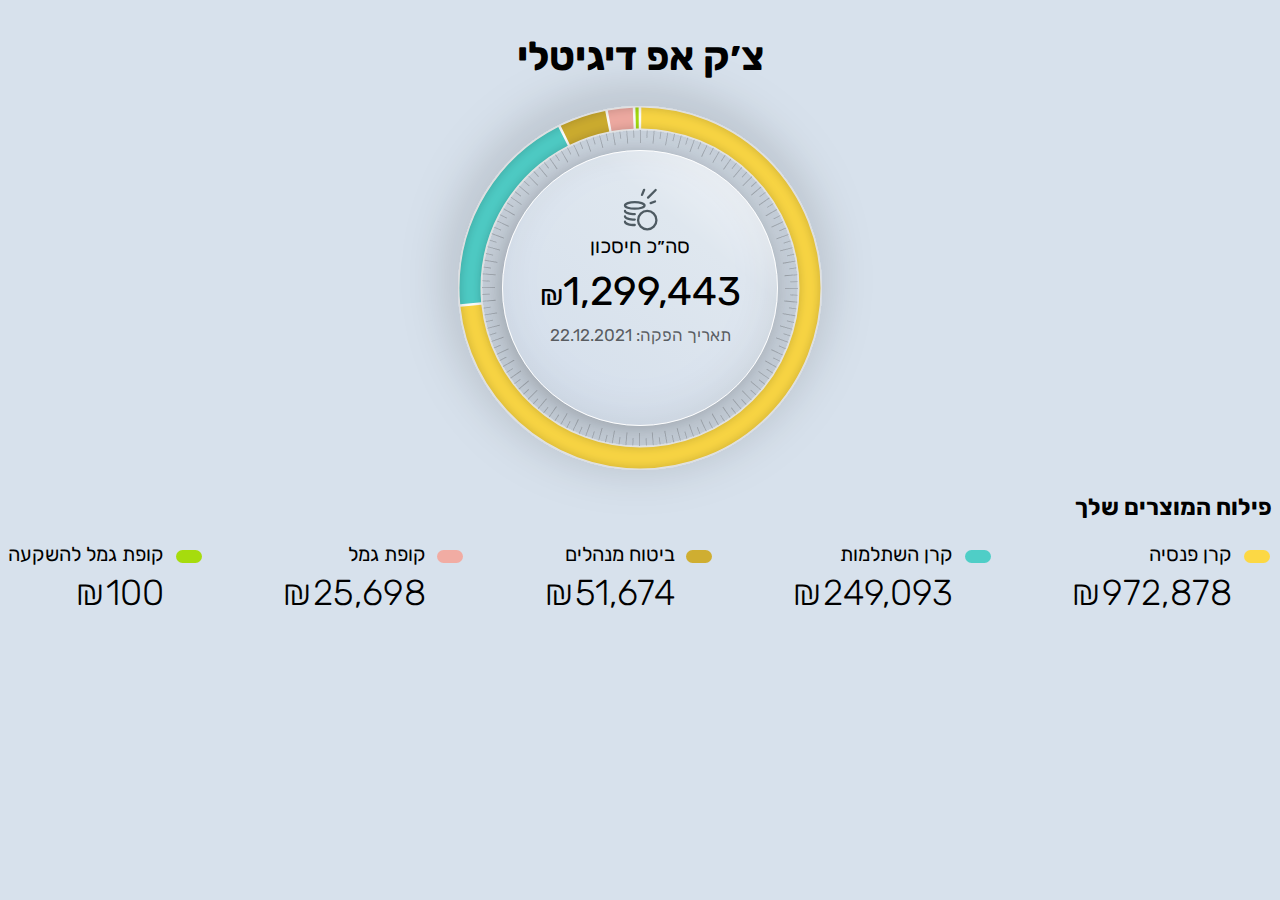
==== commit d33fa760: "Add decor and sum in widget" ====
--- a/pie/index.html
+++ b/pie/index.html
@@ -8,12 +8,12 @@
 	<script src="pie.js"></script>
 	<link rel="stylesheet" type="text/css" href="pie.css">
 	<style type="text/css">
-		@import url('https://fonts.googleapis.com/css2?family=Assistant:wght@200;300;400;500;600;700;800&display=swap');
+		@import url('https://fonts.googleapis.com/css2?family=Rubik:ital,wght@0,300;0,400;0,500;1,300;1,400;1,500&display=swap');
 		:root {
 			background: #D7E1EC;
-			font: 20px/1.12 Assistant, sans-serif;
+			font: 20px/1.12 Rubik, sans-serif;
 			/* text-align: center; */
-			color: #1C075F;
+			/* color: #1C075F; */
 		}
 		.content {
 			overflow: hidden;
@@ -39,9 +39,10 @@
 			margin-right: 2em;
 		}
 		.data-list dt {
-			line-height: 2em;
+			line-height: 1.5em;
 			margin: auto;
-			font-weight: bold;
+			font-size: 36px;
+			font-weight: 300;
 		}
 		.data-list dd {
 			margin: 0;
@@ -64,7 +65,23 @@
 <body dir="rtl">
 <section class="content">
 	<h1>צ׳ק אפ דיגיטלי</h1>
-		<div class="circle-widget pie"></div>
+		<div class="circle-widget pie">
+			<div class="pie-inner">
+				<svg width="35" height="43"><g fill="none">
+					<circle cx="24.2493" cy="32.1261" r="9.16505" stroke="#29373E" stroke-opacity="0.8" stroke-width="2.29126"/>
+					<ellipse cx="11.768" cy="17.4137" rx="9.76801" ry="3.256" stroke="#29373E" stroke-opacity="0.8" stroke-width="2.29126"/>
+					<path d="M11.768 26.1566C10.4852 26.1566 9.21503 26.0724 8.02992 25.9088C6.84481 25.7452 5.768 25.5053 4.86095 25.203C3.95391 24.9006 3.2344 24.5417 2.74351 24.1467C2.25263 23.7516 1.99997 23.3282 1.99997 22.9006" stroke="#29373E" stroke-opacity="0.8" stroke-width="2.29126" stroke-linecap="round"/>
+					<path d="M11.768 31.5834C10.4852 31.5834 9.21503 31.4992 8.02992 31.3355C6.84481 31.1719 5.768 30.9321 4.86095 30.6297C3.95391 30.3274 3.2344 29.9684 2.74351 29.5734C2.25263 29.1784 1.99997 28.755 1.99997 28.3274" stroke="#29373E" stroke-opacity="0.8" stroke-width="2.29126" stroke-linecap="round"/>
+					<path d="M11.768 37.0102C10.4852 37.0102 9.21503 36.9259 8.02992 36.7623C6.84481 36.5987 5.768 36.3588 4.86095 36.0565C3.95391 35.7541 3.2344 35.3952 2.74351 35.0002C2.25263 34.6051 1.99997 34.1817 1.99997 33.7542" stroke="#29373E" stroke-opacity="0.8" stroke-width="2.29126" stroke-linecap="round"/>
+					<line x1="1.14563" y1="-1.14563" x2="11.9235" y2="-1.14563" transform="matrix(0.707105 -0.707108 0.707105 0.707108 25.0554 11.2415)" stroke="#29373E" stroke-opacity="0.8" stroke-width="2.29126" stroke-linecap="round"/>
+					<line x1="1.14563" y1="-1.14563" x2="5.75969" y2="-1.14563" transform="matrix(0.939692 -0.342021 0.34202 0.939693 26.9742 16.5476)" stroke="#29373E" stroke-opacity="0.8" stroke-width="2.29126" stroke-linecap="round"/>
+					<line x1="1.14563" y1="-1.14563" x2="6.65429" y2="-1.14563" transform="matrix(0.383185 -0.923672 0.923675 0.383176 19.6325 8.39868)" stroke="#29373E" stroke-opacity="0.8" stroke-width="2.29126" stroke-linecap="round"/>
+				</g></svg>
+				<br>סה״כ חיסכון
+				<div class="sum">11</div>
+				<div class="small-caption">תאריך הפקה: 22.12.2021</div>
+			</div>
+		</div>
 	<h3>פילוח המוצרים שלך</h3>
 	<dl class="data-list">
 		<div style="--color: #FCD844">
--- a/pie/pie.css
+++ b/pie/pie.css
@@ -1,8 +1,6 @@
 /*styling widget container and background pseudoelements*/
 .circle-widget {
 	position: relative;
-	width: 400px;
-	height: 400px;
 	text-align: center;
 	flex-direction: column;
 	justify-content: center;
@@ -10,44 +8,11 @@
 	align-items: center;
 	display: flex; /*or flex*/
 	vertical-align: middle;
-	--chart-color: #bbb;
-	margin: auto;
 }
 .circle-widget.pie {
 	width: 364px;
 	height: 364px;
 	margin: 0 auto;
-}
-.circle-widget::before, .circle-widget::after {
-	position: absolute;
-	content: '';
-	background: #F7F7F7;
-	border-radius: 50%;
-	box-sizing: border-box;
-	/* z-index: -1; */
-}
-.circle-widget::before {
-	width: 390px;
-	height: 390px;
-	border: #eee 10px solid;
-}
-.circle-widget.pie::before {
-	width: 100%;
-	height: 100%;
-	border-width: 24px;
-	display: none;
-}
-.circle-widget::after {
-	width: 310px;
-	height: 310px;
-	background: linear-gradient(38.85deg, #b7c8e13d 14.69%, rgba(255, 255, 255, 0) 69.33%, rgba(255, 255, 255, 0.38) 85.08%), rgba(255, 255, 255, 0.2);
-	box-shadow: -3px 1px 20px #0004;
-	transition: box-shadow 1s;
-	border: 1.8px #fff solid;
-}
-.circle-widget.pie::after {
-	width: 276px;
-	height: 276px;
 }
 
 /*styling the text inside a circles*/
@@ -55,12 +20,31 @@
 .circle-widget > div {
 	color: #000;
 	position: relative;
+	/* font-weight: lighter; */
 }
-.circle-widget b {
-	display: block;
-	font-size: larger;
-    margin-top: .3em;
-    white-space: nowrap;
+.pie-inner {
+	border-radius: 50%;
+	box-sizing: border-box;
+	background: linear-gradient(38.85deg, #b7c8e13d 14.69%, rgba(255, 255, 255, 0) 69.33%, rgba(255, 255, 255, 0.38) 85.08%), rgba(255, 255, 255, 0.2);
+	box-shadow: -3px 1px 20px #0004;
+	transition: box-shadow 1s;
+	border: 1.8px #fff solid;
+	width: 276px;
+	height: 276px;
+	padding: 10% 0;
+}
+.pie-inner .small-caption {
+	font-size: 85%;
+	color: #0009;
+}
+.circle-widget .sum {
+	font-size: 200%;
+	margin: .3em 0;
+}
+.circle-widget .sum::after {
+	content: "₪";
+	font-size: 70%;
+	display: inline-block;
 }
 .circle-widget hr {
 	min-width: 130px;
@@ -99,11 +83,9 @@
 }
 /*Styling svg elements*/
 
-.circle-widget svg {
-	width: 100%;
-	height: 100%;
+.circle-widget>svg {
 	position: absolute;
-	transform: rotate(-90deg);
+	overflow: visible;
 	filter: url(#c_filter) drop-shadow(-3px -9px 25px #0004);
 	/* z-index: -1; */
 }
@@ -114,39 +96,28 @@
 	transition: .8s, opacity .6s;
 }
 
-.circle-widget.chart .arc {
-	transform: scaleX(-1) rotate(90deg);
-	stroke-dasharray: 1px 1200px;
-}
-.circle-widget pattern .arc {
-	transition: none !important;
-	transform: translate(50%, 50%) !important;
+.circle-widget.pie .arc {
+	transform: rotate(-90deg);
 }
 
-.circle-widget .dots {
-    r: 125px;
-    stroke: var(--chart-color);
-    stroke-width: 2px;
-    stroke-dasharray: 0.07px 10px;
+.circle-widget .dial {
+    r: 152px;
+    stroke: #3333;
+    stroke-width: 14px;
+    stroke-dasharray: .3 4.7001;
 }
-.circle-widget.pie .dots {
-    r: 105.8px;
+.circle-widget .dial:first-of-type {
+	stroke-width: 9px;
+	r: 155px;
+	stroke-dashoffset: 2.5;
 }
-.circle-widget .dots.initial {
-	transform: rotate(-10deg);
+.circle-widget .dial.initial {
+	transform: rotate(40deg) scale(.9);
+	opacity: 0;
+	stroke-width: 0;
 }
-.circle-widget .initial {
+.circle-widget .arc.initial {
 	 stroke-width: 0; 
 	 opacity: 0; 
-	 transform: var(--trans);
-}
-.circle-widget.chart .initial {
-	stroke-dashoffset: 2px;
-}
-.circle-widget. pattern .arc {
-	transform: none !important;
-}
-
-
-.circle-widget:nth-child(3)>svg * {transition-delay: .4s !important}
-.circle-widget:nth-child(4)>svg * {transition-delay: .8s !important}
+	 transform: var(--trans) rotate(-120deg);
+}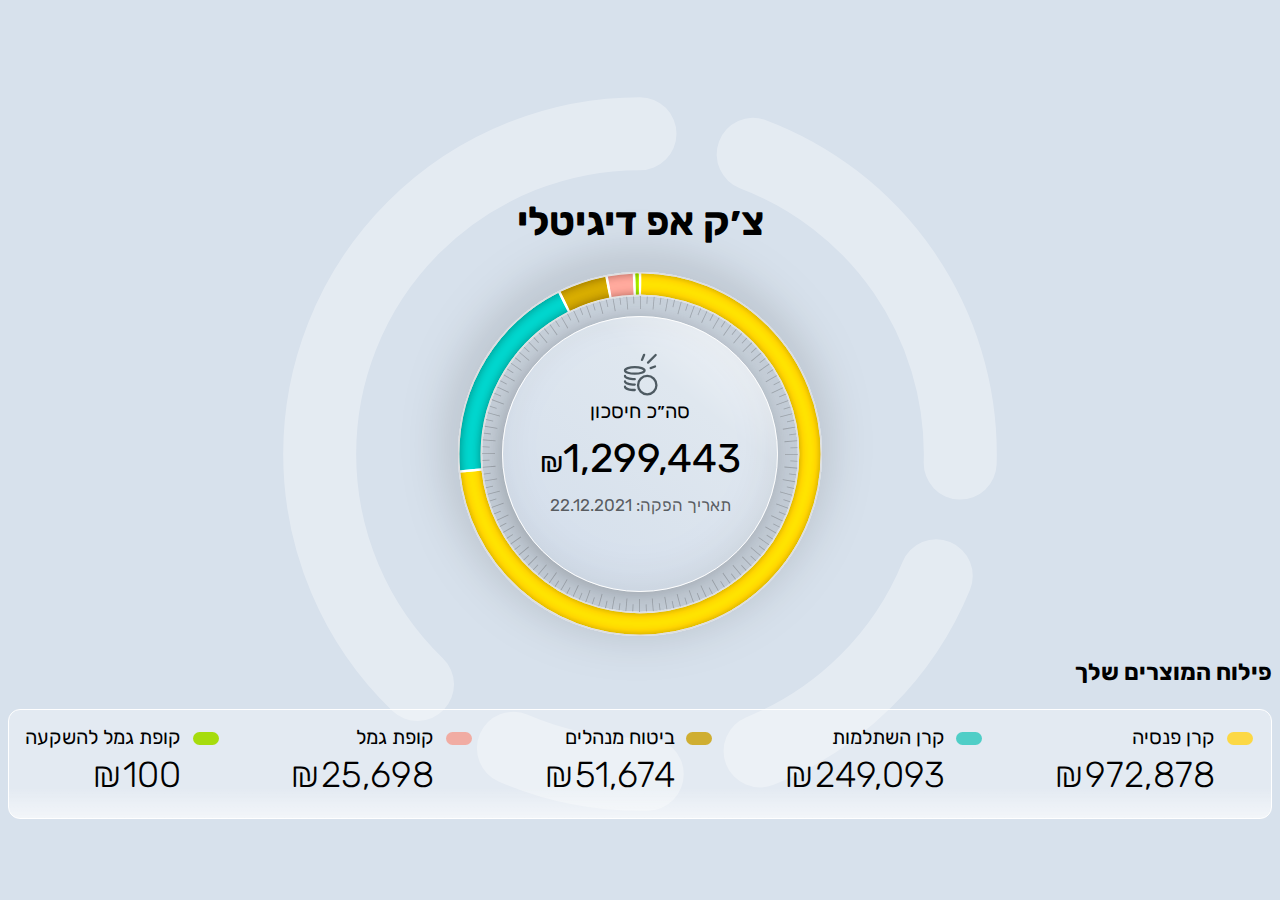
==== commit 7ff6931f: "refactoring, add background circle, styling, add adaptive" ====
--- a/pie/index.html
+++ b/pie/index.html
@@ -16,27 +16,32 @@
 			/* color: #1C075F; */
 		}
 		.content {
-			overflow: hidden;
+			/* overflow: hidden; */
 			text-align: center;
+			margin-top: 200px;
 		}
 		.small {
 			font-size: .6em;
 			line-height: 1em;
 			font-weight: normal;
 		}
+		h3 {text-align: start;}
+
 		.data-list {
 			display: flex;
 			justify-content: space-between;
 			flex-wrap: wrap;
 			text-align: start;
+			background: linear-gradient(180deg, rgba(255, 255, 255, 0) 71.87%, rgba(255, 255, 255, 0.56) 100%), rgba(255, 255, 255, 0.3);
+			border: #fff 1.5px solid;
+			border-radius: 12px;
+			padding: 0 0.8em;
 		}
-		h3 {text-align: start;}
-
 		.data-list div {
 			/* flex-basis: 150px; */
 			text-align: start;
 			/* flex-grow: 1; */
-			margin-right: 2em;
+			margin: .8em 2em .8em 0;
 		}
 		.data-list dt {
 			line-height: 1.5em;
@@ -60,14 +65,22 @@
 			position: relative;
 			left: .9em;
 		}
+		@media screen and (max-width: 900px) {
+			.pie {
+				font-size: 18px;
+			}
+			.data-list{
+				display: block;
+			}
+		}
 	</style>
 </head>
 <body dir="rtl">
 <section class="content">
 	<h1>צ׳ק אפ דיגיטלי</h1>
-		<div class="circle-widget pie">
+		<div class="pie">
 			<div class="pie-inner">
-				<svg width="35" height="43"><g fill="none">
+				<svg width="35" height="43" viewBox="0 0 35 43"><g fill="none">
 					<circle cx="24.2493" cy="32.1261" r="9.16505" stroke="#29373E" stroke-opacity="0.8" stroke-width="2.29126"/>
 					<ellipse cx="11.768" cy="17.4137" rx="9.76801" ry="3.256" stroke="#29373E" stroke-opacity="0.8" stroke-width="2.29126"/>
 					<path d="M11.768 26.1566C10.4852 26.1566 9.21503 26.0724 8.02992 25.9088C6.84481 25.7452 5.768 25.5053 4.86095 25.203C3.95391 24.9006 3.2344 24.5417 2.74351 24.1467C2.25263 23.7516 1.99997 23.3282 1.99997 22.9006" stroke="#29373E" stroke-opacity="0.8" stroke-width="2.29126" stroke-linecap="round"/>
@@ -78,7 +91,7 @@
 					<line x1="1.14563" y1="-1.14563" x2="6.65429" y2="-1.14563" transform="matrix(0.383185 -0.923672 0.923675 0.383176 19.6325 8.39868)" stroke="#29373E" stroke-opacity="0.8" stroke-width="2.29126" stroke-linecap="round"/>
 				</g></svg>
 				<br>סה״כ חיסכון
-				<div class="sum">11</div>
+				<div class="sum"></div>
 				<div class="small-caption">תאריך הפקה: 22.12.2021</div>
 			</div>
 		</div>
@@ -105,30 +118,6 @@
 			<dt>100 ₪</dt>
 		</div>
 	</dl>
-	<!--label>Generate <input type="number" min=4 max=10 value="10" id="generate"> items</label-->
-	<script>/*
-		let list=$('.data-list'), items=$('>div', list);
-		list[0].querySelectorAll('dt').forEach((el, i)=>{
-			i=10-i*7/(items.length-1);
-			el.style.background=`rgb(${255-22.7*i} ${255-24.8*i} ${255-16*i})`
-		})
-
-		jQuery('#generate').on('input', function (e) {
-			if (!this.validity.valid) return;
-			const count=this.value;
-			let divs=items.clone().appendTo(list);
-			$('>div', list).hide();
-			for (let i = 0, rest=100; i < count; i++) {
-				let val=i==count-1?rest:(Math.random()*rest*2/count+.7);
-				divs.not(':visible').eq(parseInt(Math.random()*(10-i))).show()
-				 .children('dt').html(+val.toFixed(1)+'<span class="small">%</span>');
-				//console.log(rest, val);
-				rest-=val;
-			}
-			$('>div:hidden', list).remove()
-			createPIE();
-		}).trigger('input');
-	</script>
 </section>
 </body>
 </html>--- a/pie/pie.css
+++ b/pie/pie.css
@@ -1,5 +1,5 @@
 /*styling widget container and background pseudoelements*/
-.circle-widget {
+.pie {
 	position: relative;
 	text-align: center;
 	flex-direction: column;
@@ -8,16 +8,15 @@
 	align-items: center;
 	display: flex; /*or flex*/
 	vertical-align: middle;
-}
-.circle-widget.pie {
-	width: 364px;
-	height: 364px;
+	width: 18.2em;
+	height: 18.2em;
 	margin: 0 auto;
+	font-size: 20px;
 }
 
 /*styling the text inside a circles*/
 
-.circle-widget > div {
+.pie > div {
 	color: #000;
 	position: relative;
 	/* font-weight: lighter; */
@@ -29,35 +28,36 @@
 	box-shadow: -3px 1px 20px #0004;
 	transition: box-shadow 1s;
 	border: 1.8px #fff solid;
-	width: 276px;
-	height: 276px;
+	width: 75.8%;
+	height: 75.8%;
 	padding: 10% 0;
 }
 .pie-inner .small-caption {
 	font-size: 85%;
 	color: #0009;
 }
-.circle-widget .sum {
+.pie .sum {
 	font-size: 200%;
-	margin: .3em 0;
+	margin: .35em 0;
 }
-.circle-widget .sum::after {
+.pie .sum::after {
 	content: "₪";
 	font-size: 70%;
 	display: inline-block;
 }
-.circle-widget hr {
-	min-width: 130px;
-	border: #aaa .5px solid;
+.pie-inner svg{
+	width: 1.75em;
 }
 
 /*styling toolltips in PIE chart*/
 
-.circle-widget.pie .item {
+.pie .item {
+	text-align: start;
 	position: absolute;
-	background: #e0e6f1;
+	background: #e3e8f3c9;
 	border-radius: 5px;
-	padding: 1em 1.5em;
+	padding: .7em 1.3em;
+	border: #fff 1.5px solid;
 	border-top: var(--color) 4px solid;
 	box-shadow: 0px 10px 20px rgba(1, 1, 1, 0.2);
 	transition: .3s, top 50ms, left .1s;
@@ -65,12 +65,14 @@
 	z-index: 1;
 	filter: drop-shadow(3px 4px 20px rgb(1 1 1 / 20%));
 	margin-right: -50px;
+	-webkit-backdrop-filter: blur(2px);
+	backdrop-filter: blur(2px);
 }
-.circle-widget.pie .item:not(.visible) {
+.pie .item:not(.visible) {
 	visibility: hidden;
 	opacity: 0;
 }
-.circle-widget.pie .item::before {
+.pie .item::before {
 	content: '';
 	position: absolute;
 	border: solid;
@@ -81,43 +83,73 @@
 	top: -16px;
 	transition: left 0.1s;
 }
+.pie .item dd {
+	margin: 0;
+	font-weight: 200;
+}
 /*Styling svg elements*/
 
-.circle-widget>svg {
+.pie>svg {
 	position: absolute;
 	overflow: visible;
-	filter: url(#c_filter) drop-shadow(-3px -9px 25px #0004);
+	width: 100%;
+	height: 100%;
 	/* z-index: -1; */
 }
+.pie>svg:first-child {
+	z-index: -1;
+}
+.pie>svg>g {
+	filter: url(#c_filter) drop-shadow(-3px -9px 25px #0004);
+}
 
-.circle-widget circle {
+.pie circle {
 	fill: none;
 	/* stroke-linecap: round; */
-	transition: .8s, opacity .6s;
+	transition: .8s, opacity .6s, stroke-width 1s cubic-bezier(0.6, 1.7, 0.31, 1);
 }
 
-.circle-widget.pie .arc {
+.pie .arc {
 	transform: rotate(-90deg);
 }
 
-.circle-widget .dial {
+.pie .arc.background {
+	r: 88%;
+	stroke: #fff5;
+	stroke-width: 73px;
+	--space: .23;
+	stroke-linecap: round;
+	stroke-dashoffset: var(--space);
+	transition: 1s .1s, stroke-width 1.2s cubic-bezier(0.6, 2.3, 0.5, 1) .3s;
+	transition-delay: .3s;
+	--trans: scale(.6) rotate(40deg);
+}
+@media screen and (max-width: 600px) {
+	.pie .arc.background {
+		r: 63%;
+		stroke-width: 52px;
+		--space: .22;
+	}
+}
+
+.pie .dial {
     r: 152px;
-    stroke: #3333;
+    stroke: #3334;
     stroke-width: 14px;
     stroke-dasharray: .3 4.7001;
 }
-.circle-widget .dial:first-of-type {
+.pie .dial:first-of-type {
 	stroke-width: 9px;
 	r: 155px;
 	stroke-dashoffset: 2.5;
 }
-.circle-widget .dial.initial {
+.pie .dial.initial {
 	transform: rotate(40deg) scale(.9);
 	opacity: 0;
 	stroke-width: 0;
 }
-.circle-widget .arc.initial {
+.pie .arc.initial {
 	 stroke-width: 0; 
 	 opacity: 0; 
-	 transform: var(--trans) rotate(-120deg);
+	 transform: var(--trans) rotate(-110deg);
 }